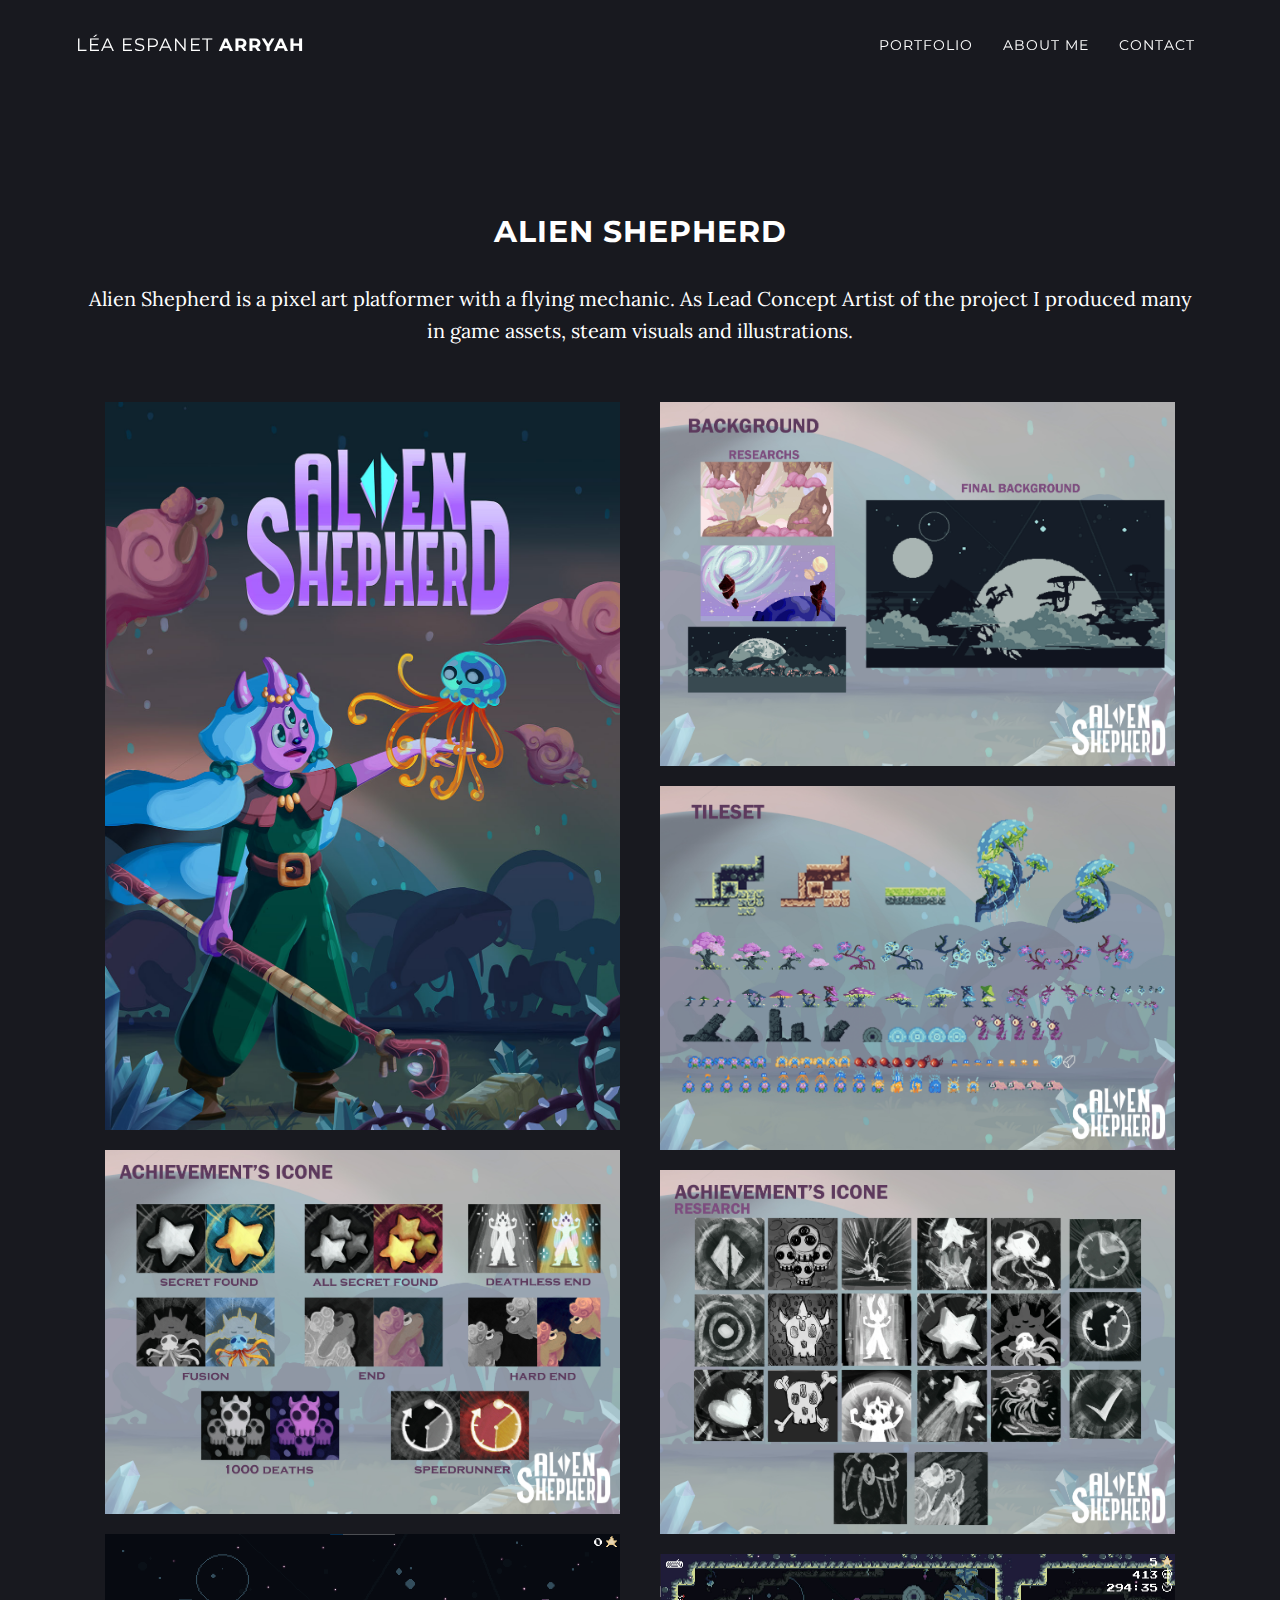
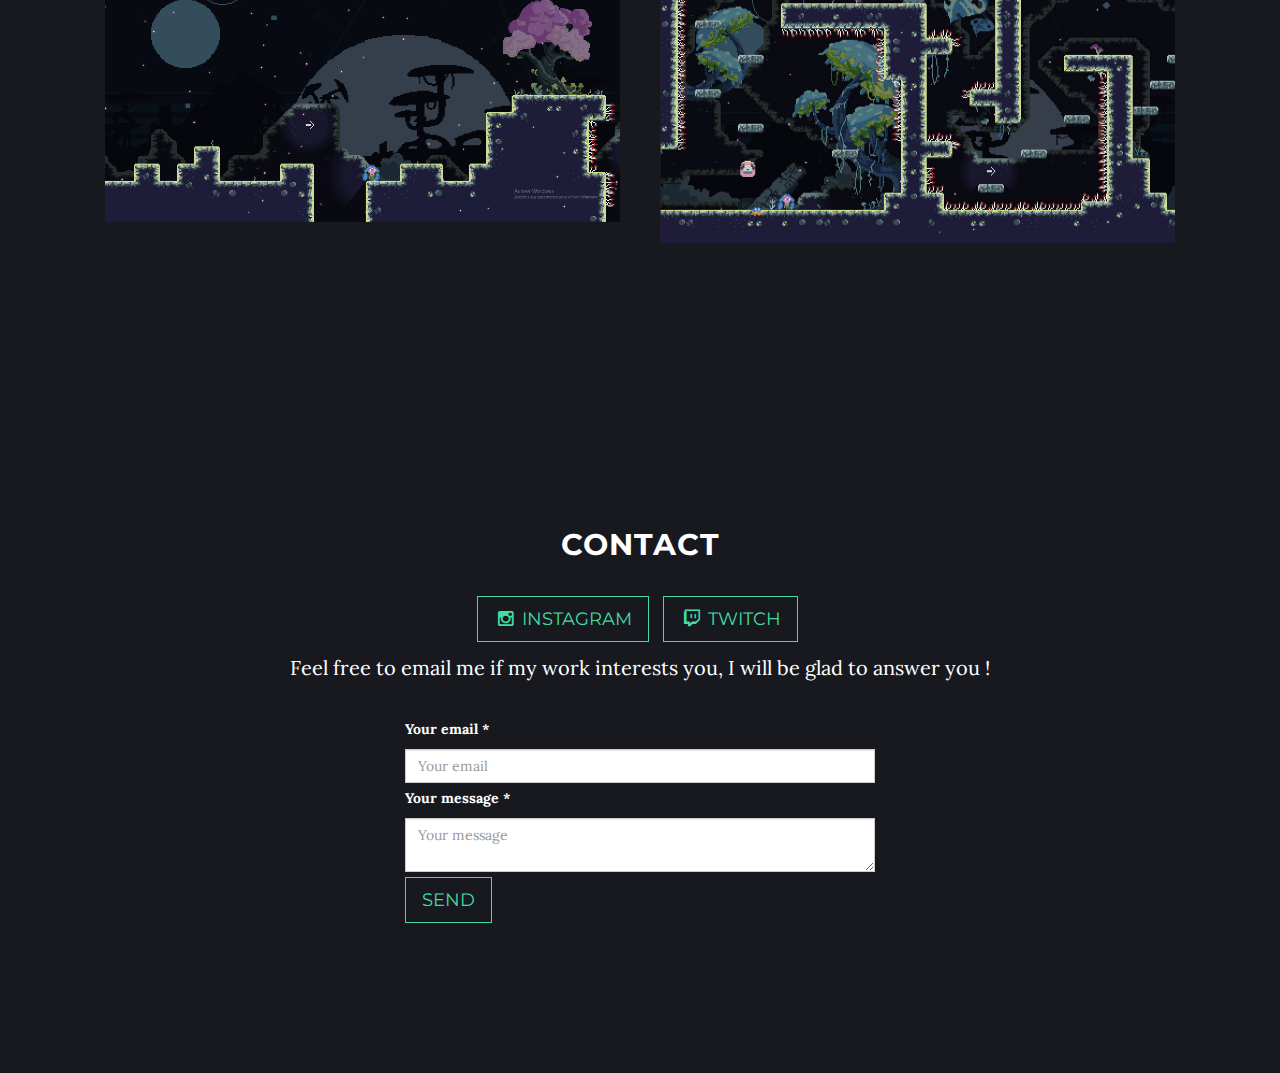
==== alienshepherd.html @ a1675d82 "Category alien shepherd" ====
<!DOCTYPE html>
<html lang="en">

<head>

    <meta charset="utf-8">
    <meta http-equiv="X-UA-Compatible" content="IE=edge">
    <meta name="viewport" content="width=device-width, initial-scale=1">
    <meta name="description" content="">
    <meta name="author" content="">

    <title>Léa Espanet - Arryah - Alien Shepherd </title>

    <!-- Bootstrap Core CSS -->
    <link href="css/bootstrap.min.css" rel="stylesheet">

    <!-- Custom CSS -->
    <link href="css/grayscale.css" rel="stylesheet">

    <!-- Custom Fonts -->
    <link href="font-awesome/css/font-awesome.min.css" rel="stylesheet" type="text/css">
    <link href="http://fonts.googleapis.com/css?family=Lora:400,700,400italic,700italic" rel="stylesheet" type="text/css">
    <link href="http://fonts.googleapis.com/css?family=Montserrat:400,700" rel="stylesheet" type="text/css">

    <!-- HTML5 Shim and Respond.js IE8 support of HTML5 elements and media queries -->
    <!-- WARNING: Respond.js doesn't work if you view the page via file:// -->
    <!--[if lt IE 9]>
        <script src="https://oss.maxcdn.com/libs/html5shiv/3.7.0/html5shiv.js"></script>
        <script src="https://oss.maxcdn.com/libs/respond.js/1.4.2/respond.min.js"></script>
    <![endif]-->

</head>

<body id="page-top" data-spy="scroll" data-target=".navbar-fixed-top">

    <!-- Navigation -->
    <nav class="navbar navbar-custom navbar-fixed-top" role="navigation">
        <div class="container">
            <div class="navbar-header">
                <button type="button" class="navbar-toggle" data-toggle="collapse" data-target=".navbar-main-collapse">
                    <i class="fa fa-bars"></i>
                </button>
                <a class="navbar-brand page-scroll" href="index.html">
                    <i class="fa fa-"></i> <span class="light">Léa Espanet</span> Arryah
                </a>
            </div>

            <!-- Collect the nav links, forms, and other content for toggling -->
            <div class="collapse navbar-collapse navbar-right navbar-main-collapse">
                <ul class="nav navbar-nav">
                    <!-- Hidden li included to remove active class from about link when scrolled up past about section -->
                    <li class="hidden">
                        <a href="#page-top"></a>
                    </li>
                    <li>
                        <a class="page-scroll" href="index.html#portfolio">Portfolio</a>
                    </li>
                    <li>
                        <a class="page-scroll" href="index.html#about-me">About Me</a>
                    </li>
                    <li>
                        <a class="page-scroll" href="#contact">Contact</a>
                    </li>
                </ul>
            </div>
            <!-- /.navbar-collapse -->
        </div>
        <!-- /.container -->
    </nav>

    <!-- Portfolio Section -->
    <section id="portfolio" class="content-section text-center">
        <div class="portfolio-section">
            <div class="container">
                <div class="col-lg-12">
                    <h2>Alien Shepherd</h2>
                    <p class="intro-text">Alien Shepherd is a pixel art platformer with a flying mechanic. As Lead Concept Artist of the project I produced many in game assets, steam visuals and illustrations.   </p>
                    <div class="grid">
                        <div class="half-column">
                            <img src="img/Alien.jpg">
                            <img src="img/as3.jpg">
                            <img src="img/ascapture1.png">
                        </div>
                        <div class="half-column">
                            <img src="img/as1.jpg">
                            <img src="img/as2.jpg">
                            <img src="img/as4.jpg">
                            <img src="img/ascapture2.jpg">
                        </div>
                    </div>
                </div>
    </section>

    <!-- Contact Section -->
    <section id="contact" class="container content-section text-center">
        <div class="row">
            <div class="col-lg-8 col-lg-offset-2">
                <h2>Contact</h2>
                <ul class="list-inline banner-social-buttons">
                    <li>
                        <a href="https://instagram.com/arryah_art/" class="btn btn-default btn-lg"><i class="fa fa-instagram fa-fw"></i> <span class="network-name">Instagram</span></a>
                    </li>
                    <li>
                        <a href="https://www.twitch.tv/arryah_" class="btn btn-default btn-lg"><i class="fa fa-twitch fa-fw"></i> <span class="network-name">Twitch</span></a>
                    </li>
                </ul>
                <p>Feel free to email me if my work interests you, I will be glad to answer you ! </p>



                <div class="col-lg-8 col-lg-offset-2">
                    <form action="https://formspree.io/f/mjvjywqn" method="POST">

                        <label for="email">Your email *</label>
                        <div class="input-group mb-3">
                            <input type="email" name="_replyto" class="form-control" id="email" placeholder="Your email">
                        </div>

                        <label for="message">Your message *</label>
                        <div class="input-group">
                            <textarea name="message" id="message" class="form-control" placeholder="Your message"></textarea>
                        </div>

                        <!-- your other form fields go here -->

                        <button type="submit" class="btn btn-default btn-lg">Send</button>
                    </form>
                </div>
            </div>
        </div>
    </section>

    <div class="modal fade" id="imagemodal" tabindex="-1" role="dialog" aria-labelledby="myModalLabel" aria-hidden="true">
        <div class="modal-dialog imagepreview-modal">
            <div class="modal-content">
                <div class="modal-body">
                    <img src="" class="imagepreview" style="width: 100%;">
                </div>
            </div>
        </div>
    </div>


    <!-- Footer -->
    <footer>
        <div class="container text-center">
            <p></p>
        </div>
    </footer>

    <!-- jQuery -->
    <script src="js/jquery.js"></script>

    <!-- Bootstrap Core JavaScript -->
    <script src="js/bootstrap.min.js"></script>

    <!-- Plugin JavaScript -->
    <script src="js/jquery.easing.min.js"></script>

    <!-- Custom Theme JavaScript -->
    <script src="js/grayscale.js"></script>
</body>

</html>
---- css/grayscale.css ----
/*!
 * Start Bootstrap - Grayscale Bootstrap Theme (http://startbootstrap.com)
 * Code licensed under the Apache License v2.0.
 * For details, see http://www.apache.org/licenses/LICENSE-2.0.
 */

body {
    width: 100%;
    height: 100%;
    font-family: Lora, "Helvetica Neue", Helvetica, Arial, sans-serif;
    color: #fff;
    background-color: #18191F;
}

html {
    width: 100%;
    height: 100%;
}

h1,
h2,
h3,
h4,
h5,
h6 {
    margin: 0 0 35px;
    text-transform: uppercase;
    font-family: Montserrat, "Helvetica Neue", Helvetica, Arial, sans-serif;
    font-weight: 700;
    letter-spacing: 1px;
}

p {
    margin: 0 0 25px;
    font-size: 18px;
    line-height: 1.5;
}

@media(min-width:768px) {
    p {
        margin: 0 0 35px;
        font-size: 20px;
        line-height: 1.6;
    }
}

a {
    color: #42dca3;
    -webkit-transition: all .2s ease-in-out;
    -moz-transition: all .2s ease-in-out;
    transition: all .2s ease-in-out;
}

a:hover,
a:focus {
    text-decoration: none;
    color: #1d9b6c;
}

.light {
    font-weight: 400;
}

.navbar-custom {
    margin-bottom: 0;
    border-bottom: 1px solid rgba(255, 255, 255, .3);
    text-transform: uppercase;
    font-family: Montserrat, "Helvetica Neue", Helvetica, Arial, sans-serif;
    background-color: #000;
}

.navbar-custom .navbar-brand {
    font-weight: 700;
}

.navbar-custom .navbar-brand:focus {
    outline: 0;
}

.navbar-custom .navbar-brand .navbar-toggle {
    padding: 4px 6px;
    font-size: 16px;
    color: #fff;
}

.navbar-custom .navbar-brand .navbar-toggle:focus,
.navbar-custom .navbar-brand .navbar-toggle:active {
    outline: 0;
}

.navbar-custom a {
    color: #fff;
}

.navbar-custom .nav li a {
    -webkit-transition: background .3s ease-in-out;
    -moz-transition: background .3s ease-in-out;
    transition: background .3s ease-in-out;
}

.navbar-custom .nav li a:hover {
    outline: 0;
    color: rgba(255, 255, 255, .8);
    background-color: transparent;
}

.navbar-custom .nav li a:focus,
.navbar-custom .nav li a:active {
    outline: 0;
    background-color: transparent;
}

.navbar-custom .nav li.active {
    outline: 0;
}

.navbar-custom .nav li.active a {
    background-color: rgba(255, 255, 255, .3);
}

.navbar-custom .nav li.active a:hover {
    color: #fff;
}

@media(min-width:768px) {
    .navbar-custom {
        padding: 20px 0;
        border-bottom: 0;
        letter-spacing: 1px;
        background: 0 0;
        -webkit-transition: background .5s ease-in-out, padding .5s ease-in-out;
        -moz-transition: background .5s ease-in-out, padding .5s ease-in-out;
        transition: background .5s ease-in-out, padding .5s ease-in-out;
    }
    .navbar-custom.top-nav-collapse {
        padding: 0;
        border-bottom: 1px solid rgba(255, 255, 255, .3);
        background: #000;
    }
}

.intro {
    display: table;
    width: 100%;
    height: auto;
    padding: 100px 0;
    text-align: center;
    color: #fff;
    background: url(../img/downloads-bg.jpg) no-repeat bottom center scroll;
    background-color: #000;
    -webkit-background-size: cover;
    -moz-background-size: cover;
    background-size: cover;
    -o-background-size: cover;
}

.intro .intro-body {
    display: table-cell;
    vertical-align: middle;
}

.intro .intro-body .brand-heading {
    font-size: 40px;
}

.intro .intro-body .intro-text {
    font-size: 18px;
}

@media(min-width:768px) {
    .intro {
        height: 100%;
        padding: 0;
    }
    .intro .intro-body .brand-heading {
        font-size: 100px;
    }
    .intro .intro-body .intro-text {
        font-size: 26px;
    }
}

.btn-circle {
    width: 70px;
    height: 70px;
    margin-top: 15px;
    padding: 7px 16px;
    border: 2px solid #fff;
    border-radius: 100%!important;
    font-size: 40px;
    color: #fff;
    background: 0 0;
    -webkit-transition: background .3s ease-in-out;
    -moz-transition: background .3s ease-in-out;
    transition: background .3s ease-in-out;
}

.btn-circle:hover,
.btn-circle:focus {
    outline: 0;
    color: #fff;
    background: rgba(255, 255, 255, .1);
}

.btn-circle i.animated {
    -webkit-transition-property: -webkit-transform;
    -webkit-transition-duration: 1s;
    -moz-transition-property: -moz-transform;
    -moz-transition-duration: 1s;
}

.btn-circle:hover i.animated {
    -webkit-animation-name: pulse;
    -moz-animation-name: pulse;
    -webkit-animation-duration: 1.5s;
    -moz-animation-duration: 1.5s;
    -webkit-animation-iteration-count: infinite;
    -moz-animation-iteration-count: infinite;
    -webkit-animation-timing-function: linear;
    -moz-animation-timing-function: linear;
}

@-webkit-keyframes pulse {
    0 {
        -webkit-transform: scale(1);
        transform: scale(1);
    }
    50% {
        -webkit-transform: scale(1.2);
        transform: scale(1.2);
    }
    100% {
        -webkit-transform: scale(1);
        transform: scale(1);
    }
}

@-moz-keyframes pulse {
    0 {
        -moz-transform: scale(1);
        transform: scale(1);
    }
    50% {
        -moz-transform: scale(1.2);
        transform: scale(1.2);
    }
    100% {
        -moz-transform: scale(1);
        transform: scale(1);
    }
}

.content-section {
    margin-top: 100px;
    padding-top: 50px;
    padding-bottom: 50px;
}

.download-section {
    width: 100%;
    padding: 50px 0;
    color: #fff;
    background: url(../img/downloads-bg.jpg) no-repeat center center scroll;
    background-color: #000;
    -webkit-background-size: cover;
    -moz-background-size: cover;
    background-size: cover;
    -o-background-size: cover;
}

#map {
    width: 100%;
    height: 200px;
    margin-top: 100px;
}

@media(min-width:767px) {
    .content-section {
        margin-top: 165px;
    }
    .download-section {
        padding: 100px 0;
    }
    #map {
        height: 400px;
        margin-top: 250px;
    }
}

.btn {
    border-radius: 0;
    text-transform: uppercase;
    font-family: Montserrat, "Helvetica Neue", Helvetica, Arial, sans-serif;
    font-weight: 400;
    -webkit-transition: all .3s ease-in-out;
    -moz-transition: all .3s ease-in-out;
    transition: all .3s ease-in-out;
}

.btn-default {
    border: 1px solid #42dca3;
    color: #42dca3;
    background-color: transparent;
}

.btn-default:hover,
.btn-default:focus {
    border: 1px solid #42dca3;
    outline: 0;
    color: #000;
    background-color: #42dca3;
}

ul.banner-social-buttons {
    margin-top: 0;
}

@media(max-width:1199px) {
    ul.banner-social-buttons {
        margin-top: 15px;
    }
}

@media(max-width:767px) {
    ul.banner-social-buttons li {
        display: block;
        margin-bottom: 20px;
        padding: 0;
    }
    ul.banner-social-buttons li:last-child {
        margin-bottom: 0;
    }
}

footer {
    padding: 50px 0;
}

footer p {
    margin: 0;
}

::-moz-selection {
    text-shadow: none;
    background: #fcfcfc;
    background: rgba(255, 255, 255, .2);
}

::selection {
    text-shadow: none;
    background: #fcfcfc;
    background: rgba(255, 255, 255, .2);
}

img::selection {
    background: 0 0;
}

img::-moz-selection {
    background: 0 0;
}

body {
    webkit-tap-highlight-color: rgba(255, 255, 255, .2);
}

.grid {
    display: flex;
    flex-wrap: wrap;
}

.third-column {
    flex: 33%;
    padding: 10px;
}

.half-column {
    flex: 33%;
    padding: 10px;
}

.grid img {
    width: 100%;
    padding: 10px;
}

.grid .category-block img {
    filter: brightness(35%);
    height: 7em;
    object-fit: cover;
    transition: filter 1s ease-out;
}

.grid .category-block img:hover {
    filter: brightness(0%);
}

.grid .category-block {
    position: relative;
}

.grid .category-block p {
    position: absolute;
    top: 28%;
    left: 32px;
    /*text-shadow: 2px 0 0 #000, -2px 0 0 #000, 0 2px 0 #000, 0 -2px 0 #000, 1px 1px #000, -1px -1px 0 #000, 1px -1px 0 #000, -1px 1px 0 #000;*/
    font-size: 1.8em;
    text-transform: uppercase;
    font-family: Montserrat, "Helvetica Neue", Helvetica, Arial, sans-serif;
    font-weight: 500;
    letter-spacing: 1px;
}

.grid img:hover {
    cursor: pointer;
}

.imagepreview-modal {
    width: 50%;
}

.imagepreview-modal .modal-body {
    padding: 0;
}

.input-group {
    width: 100%;
    padding: 5px 0;
}

form button {
    padding: 5px 0;
}

form {
    text-align: left;
}

.black-bg {
    background-color: black;
}
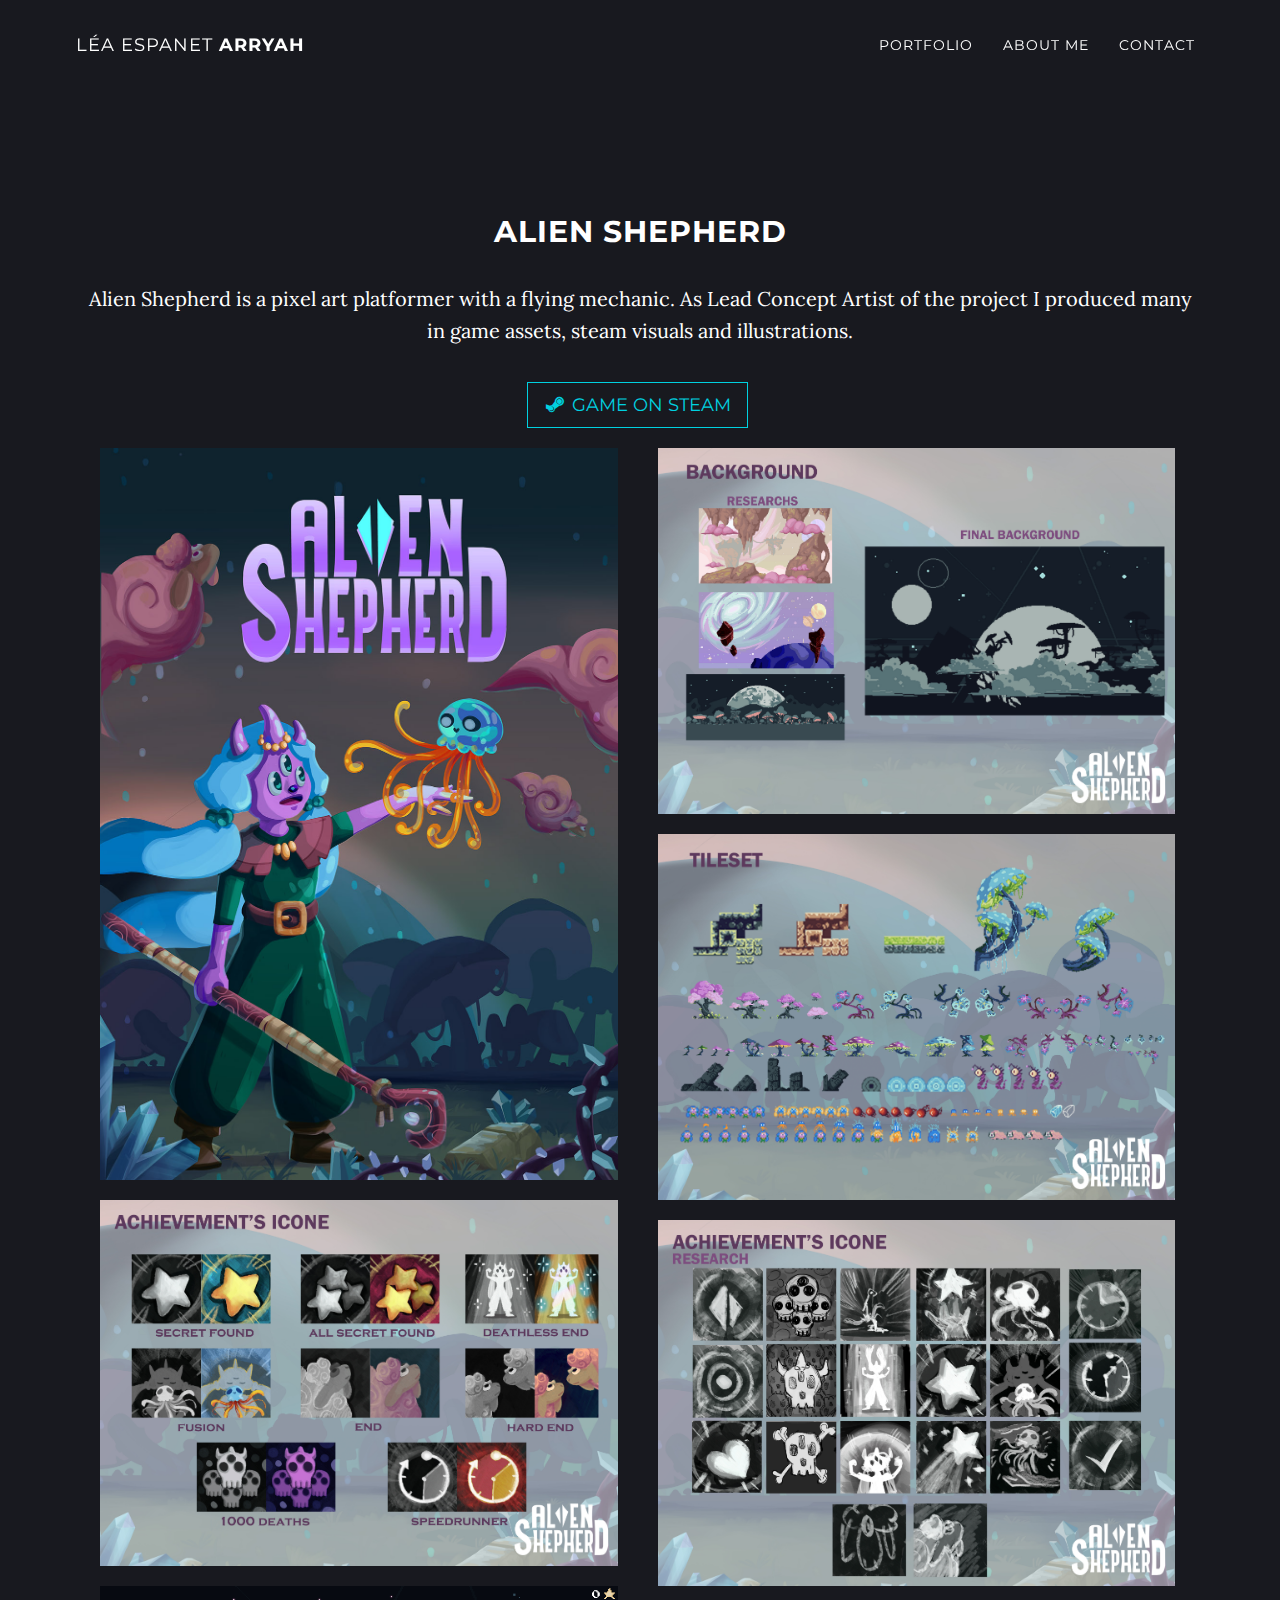
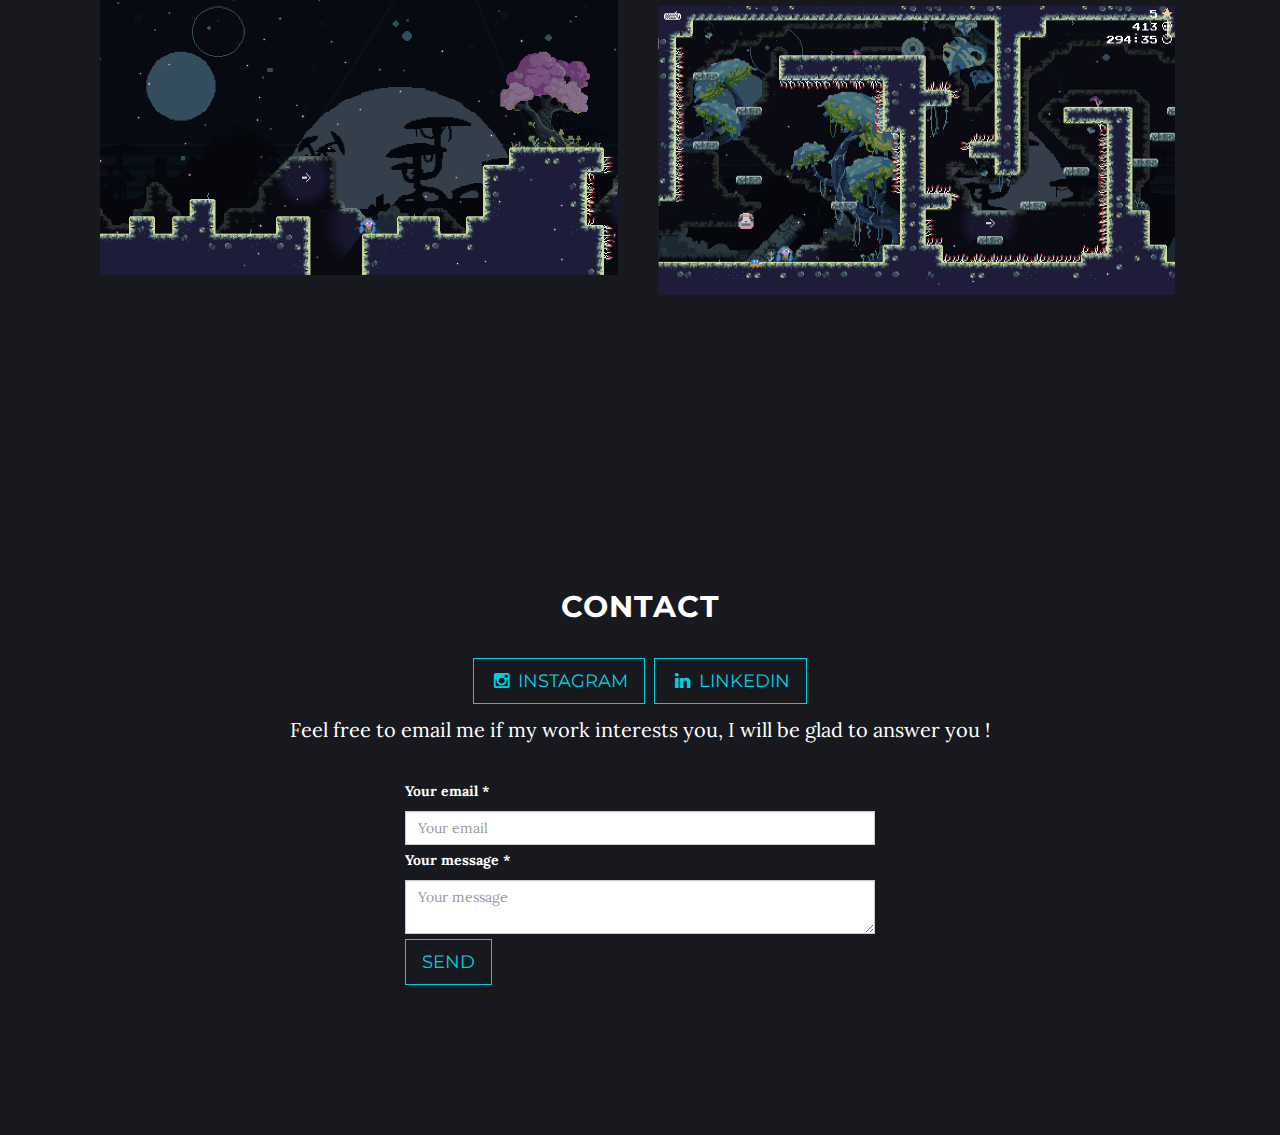
==== commit 8e0a7e56: "linkedin+enlever twitch" ====
--- a/alienshepherd.html
+++ b/alienshepherd.html
@@ -75,7 +75,11 @@
                 <div class="col-lg-12">
                     <h2>Alien Shepherd</h2>
                     <p class="intro-text">Alien Shepherd is a pixel art platformer with a flying mechanic. As Lead Concept Artist of the project I produced many in game assets, steam visuals and illustrations.   </p>
-                    <div class="grid">
+                    <ul class="list-inline banner-social-buttons">
+                        <li>
+                            <a href="https://store.steampowered.com/app/1808820/Alien_Shepherd/" class="btn btn-default btn-lg"><i class="fa fa-steam fa-fw"></i> <span class="network-name">Game on steam</span></a>
+                        </li>
+                        <div class="grid">
                         <div class="half-column">
                             <img src="img/Alien.jpg">
                             <img src="img/as3.jpg">
@@ -100,9 +104,9 @@
                     <li>
                         <a href="https://instagram.com/arryah_art/" class="btn btn-default btn-lg"><i class="fa fa-instagram fa-fw"></i> <span class="network-name">Instagram</span></a>
                     </li>
-                    <li>
-                        <a href="https://www.twitch.tv/arryah_" class="btn btn-default btn-lg"><i class="fa fa-twitch fa-fw"></i> <span class="network-name">Twitch</span></a>
                     </li>
+                        <a href="https://www.linkedin.com/in/l%C3%A9a-espanet-331bb122b/?originalSubdomain=fr" class="btn btn-default btn-lg"><i class="fa fa-linkedin fa-fw"></i> <span class="network-name">Linkedin</span></a>
+                   </li> 
                 </ul>
                 <p>Feel free to email me if my work interests you, I will be glad to answer you ! </p>
 
--- a/css/grayscale.css
+++ b/css/grayscale.css
@@ -45,7 +45,7 @@
 }
 
 a {
-    color: #42dca3;
+    color: #00d1e0;
     -webkit-transition: all .2s ease-in-out;
     -moz-transition: all .2s ease-in-out;
     transition: all .2s ease-in-out;
@@ -54,7 +54,7 @@
 a:hover,
 a:focus {
     text-decoration: none;
-    color: #1d9b6c;
+    color: #01b0bd;
 }
 
 .light {
@@ -298,17 +298,17 @@
 }
 
 .btn-default {
-    border: 1px solid #42dca3;
-    color: #42dca3;
+    border: 1px solid #00d1e0;
+    color: #00d1e0;
     background-color: transparent;
 }
 
 .btn-default:hover,
 .btn-default:focus {
-    border: 1px solid #42dca3;
+    border: 1px solid #00d1e0;
     outline: 0;
     color: #000;
-    background-color: #42dca3;
+    background-color: #00d1e0;
 }
 
 ul.banner-social-buttons {
@@ -370,15 +370,18 @@
 }
 
 .third-column {
-    flex: 33%;
+    flex: 100%;
     padding: 10px;
 }
 
 .half-column {
-    flex: 33%;
+    flex: 50%;
     padding: 10px;
 }
-
+img {max-width: 100%;}
+.img-legend {font-size: 13px;
+    font-family: Montserrat, "Helvetica Neue", Helvetica, Arial, sans-serif;
+}
 .grid img {
     width: 100%;
     padding: 10px;
@@ -438,4 +441,5 @@
 
 .black-bg {
     background-color: black;
-}+}
+
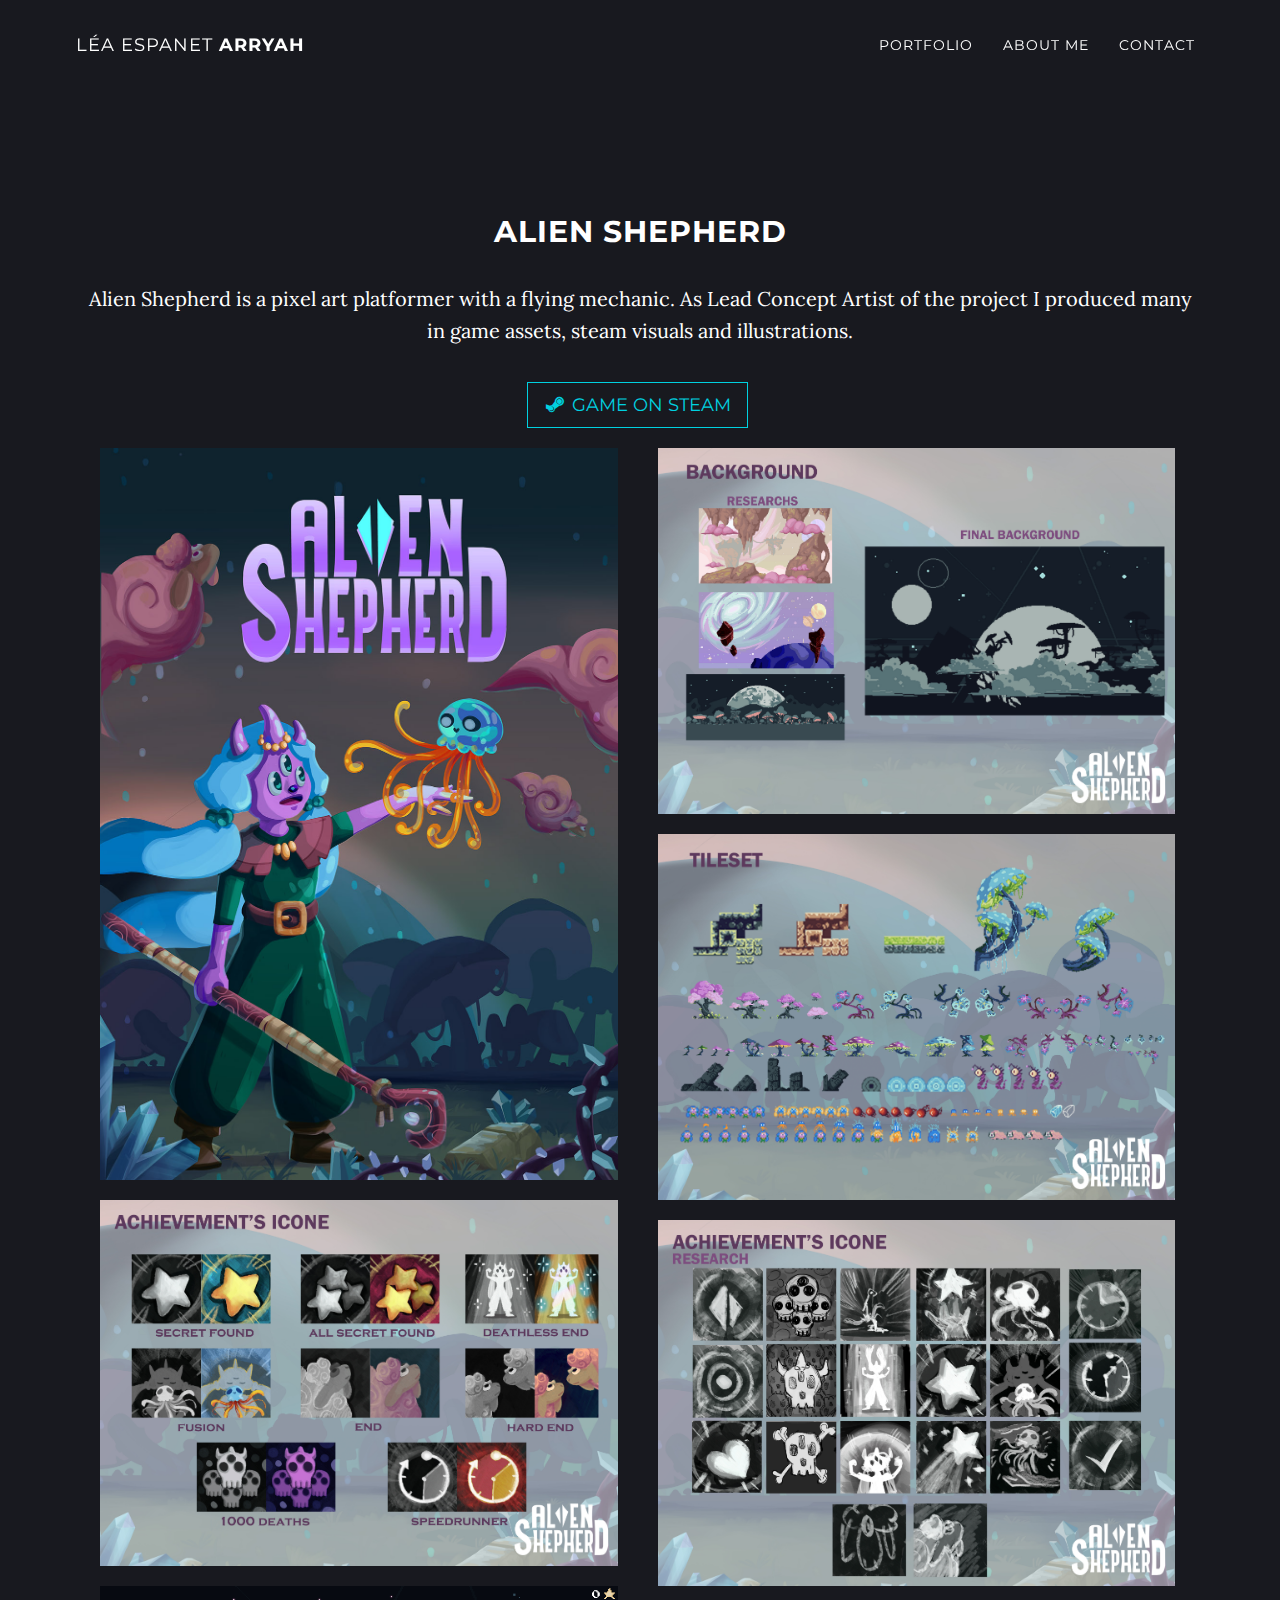
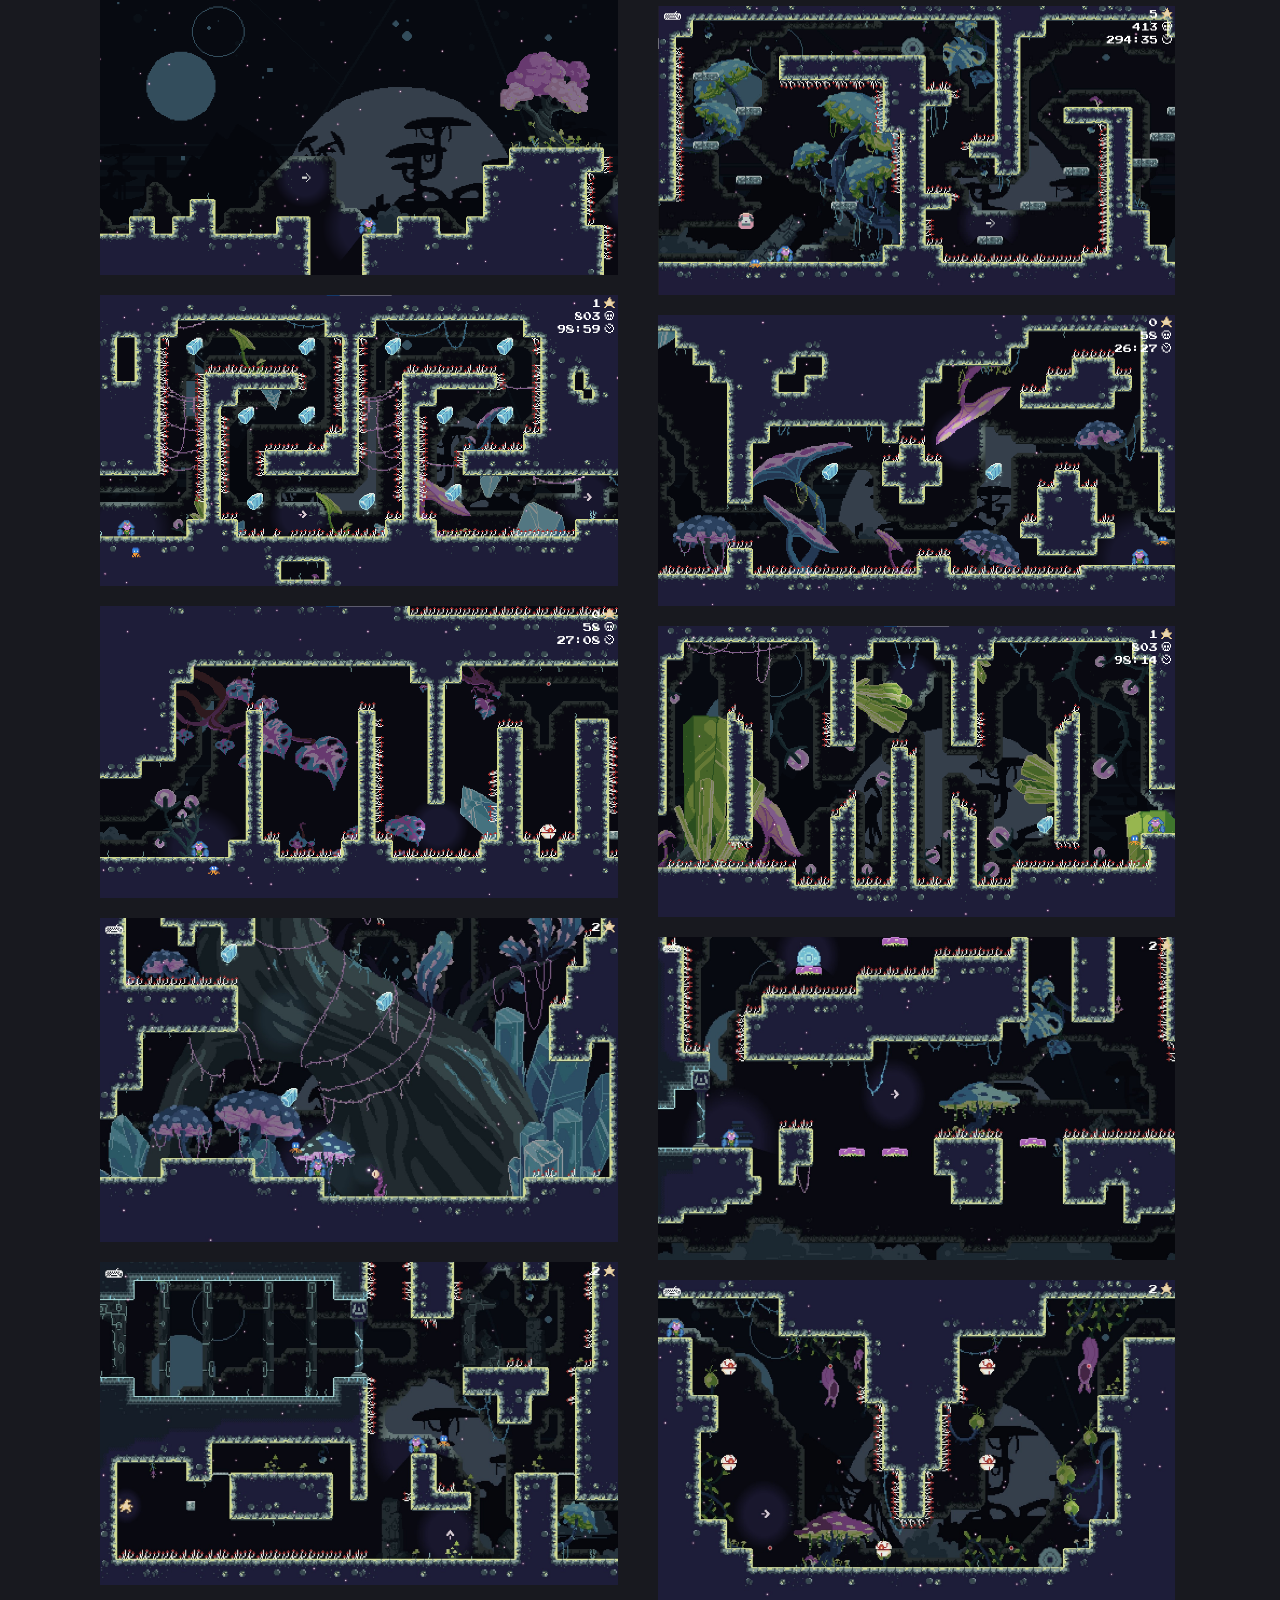
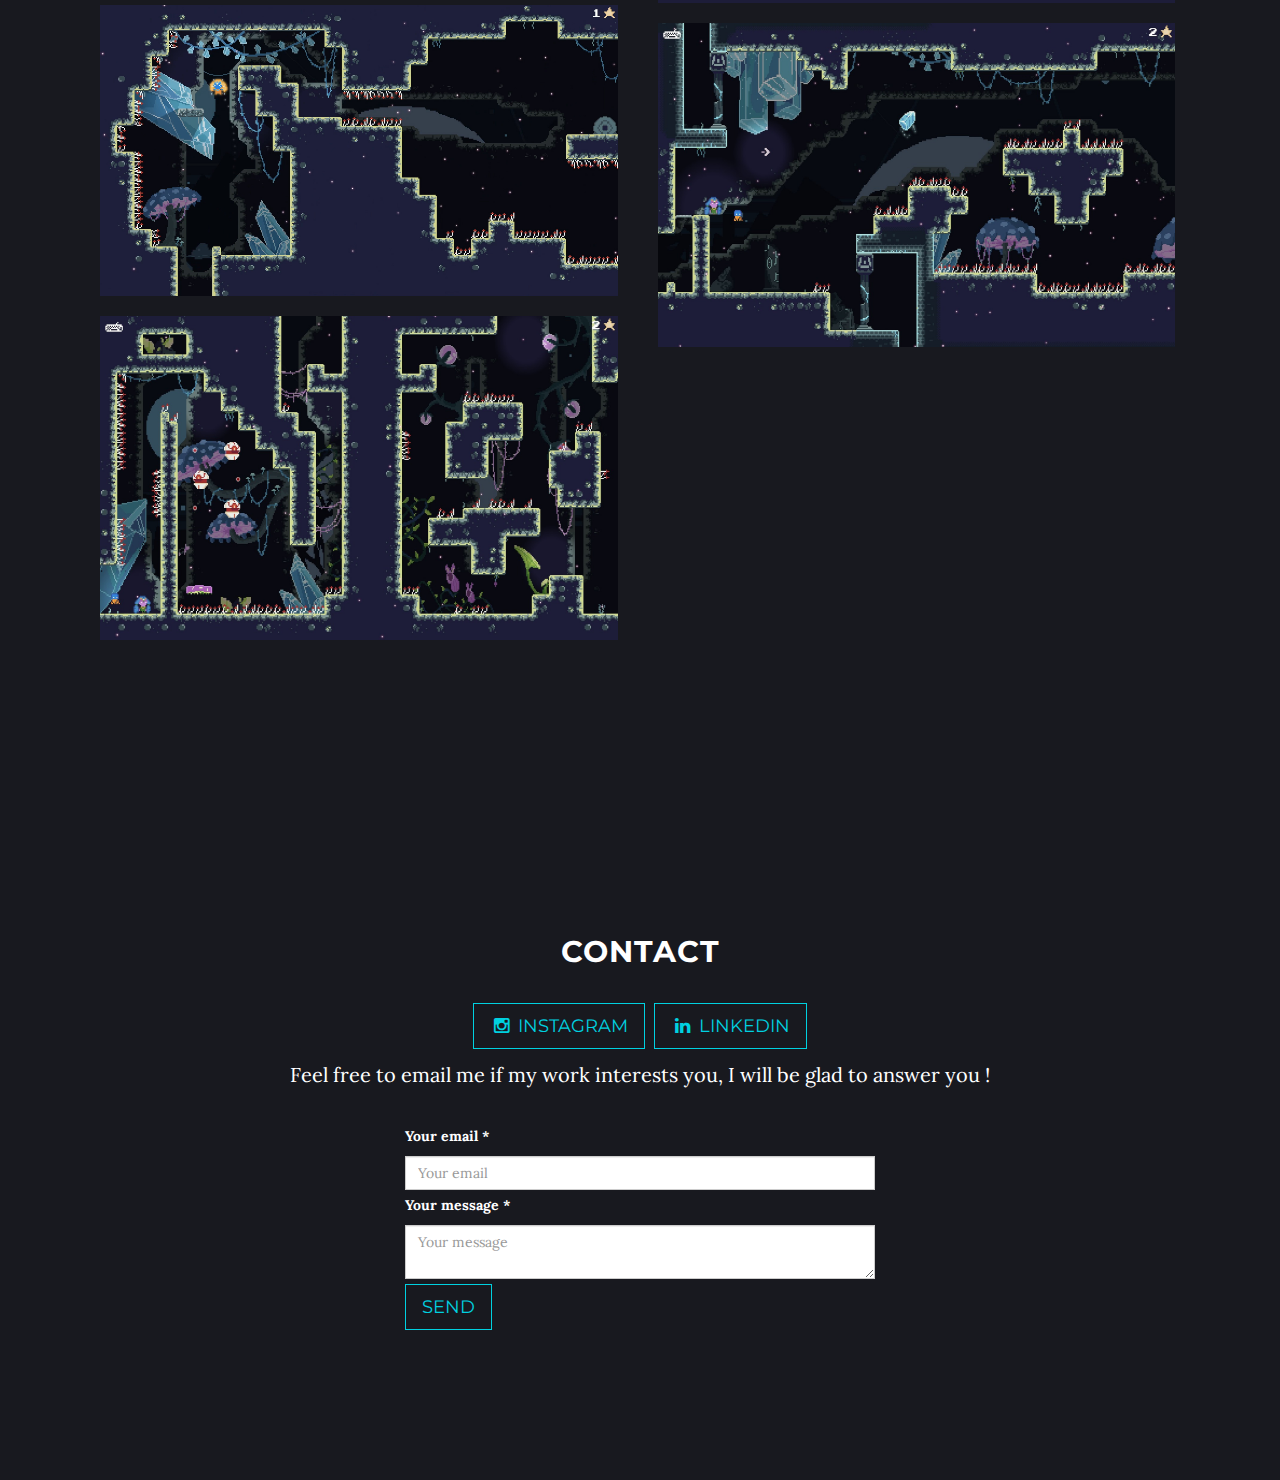
==== commit e4da03bd: "as update" ====
--- a/alienshepherd.html
+++ b/alienshepherd.html
@@ -84,12 +84,23 @@
                             <img src="img/Alien.jpg">
                             <img src="img/as3.jpg">
                             <img src="img/ascapture1.png">
+                            <img src="img/ascapture4.png">
+                            <img src="img/ascapture6.png">
+                            <img src="img/ascapture7.jpg">
+                            <img src="img/as5.jpg">
+                            <img src="img/as6.jpg">
+                            <img src="img/as7.jpg">
                         </div>
                         <div class="half-column">
                             <img src="img/as1.jpg">
                             <img src="img/as2.jpg">
                             <img src="img/as4.jpg">
                             <img src="img/ascapture2.jpg">
+                            <img src="img/ascapture3.png">
+                            <img src="img/ascapture5.png">
+                            <img src="img/ascapture8.jpg">
+                            <img src="img/ascapture9jpg.jpg">
+                            <img src="img/as8.jpg">
                         </div>
                     </div>
                 </div>
--- a/css/grayscale.css
+++ b/css/grayscale.css
@@ -370,7 +370,7 @@
 }
 
 .third-column {
-    flex: 100%;
+    flex: 170%;
     padding: 10px;
 }
 
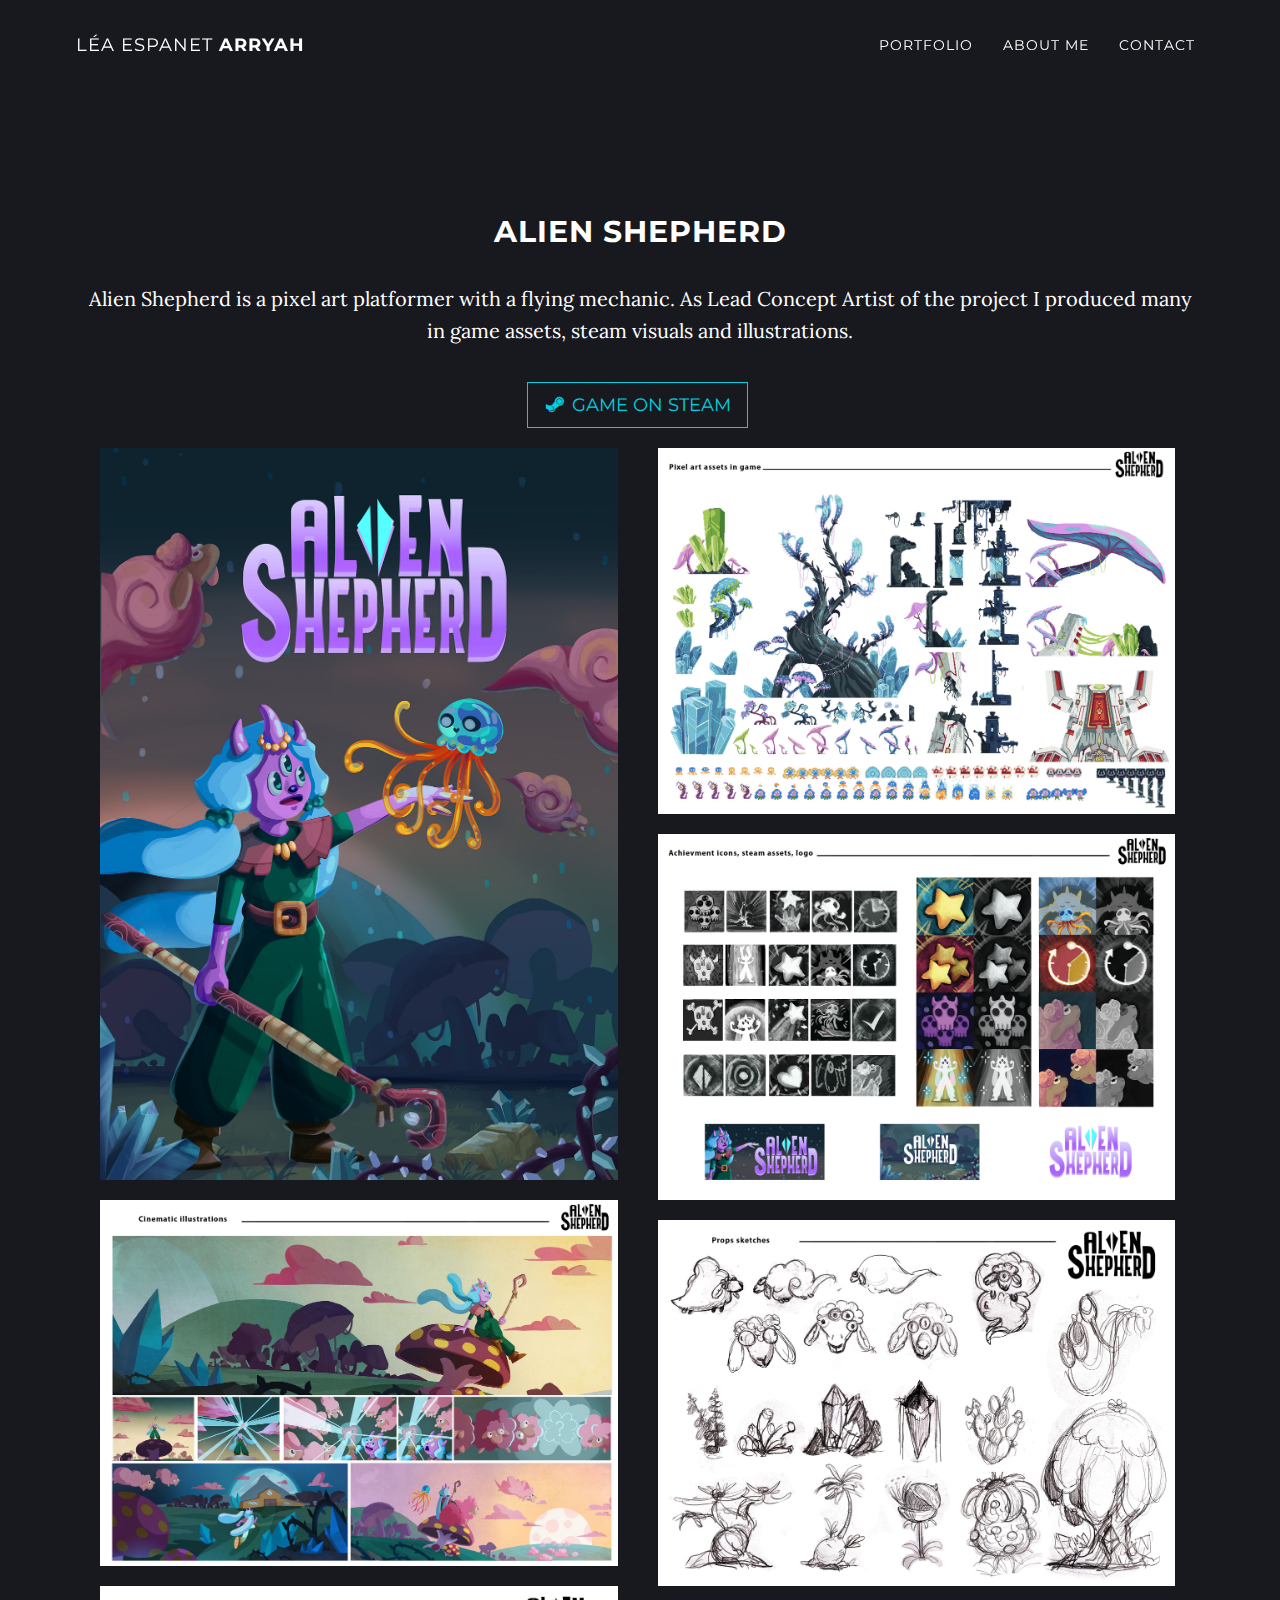
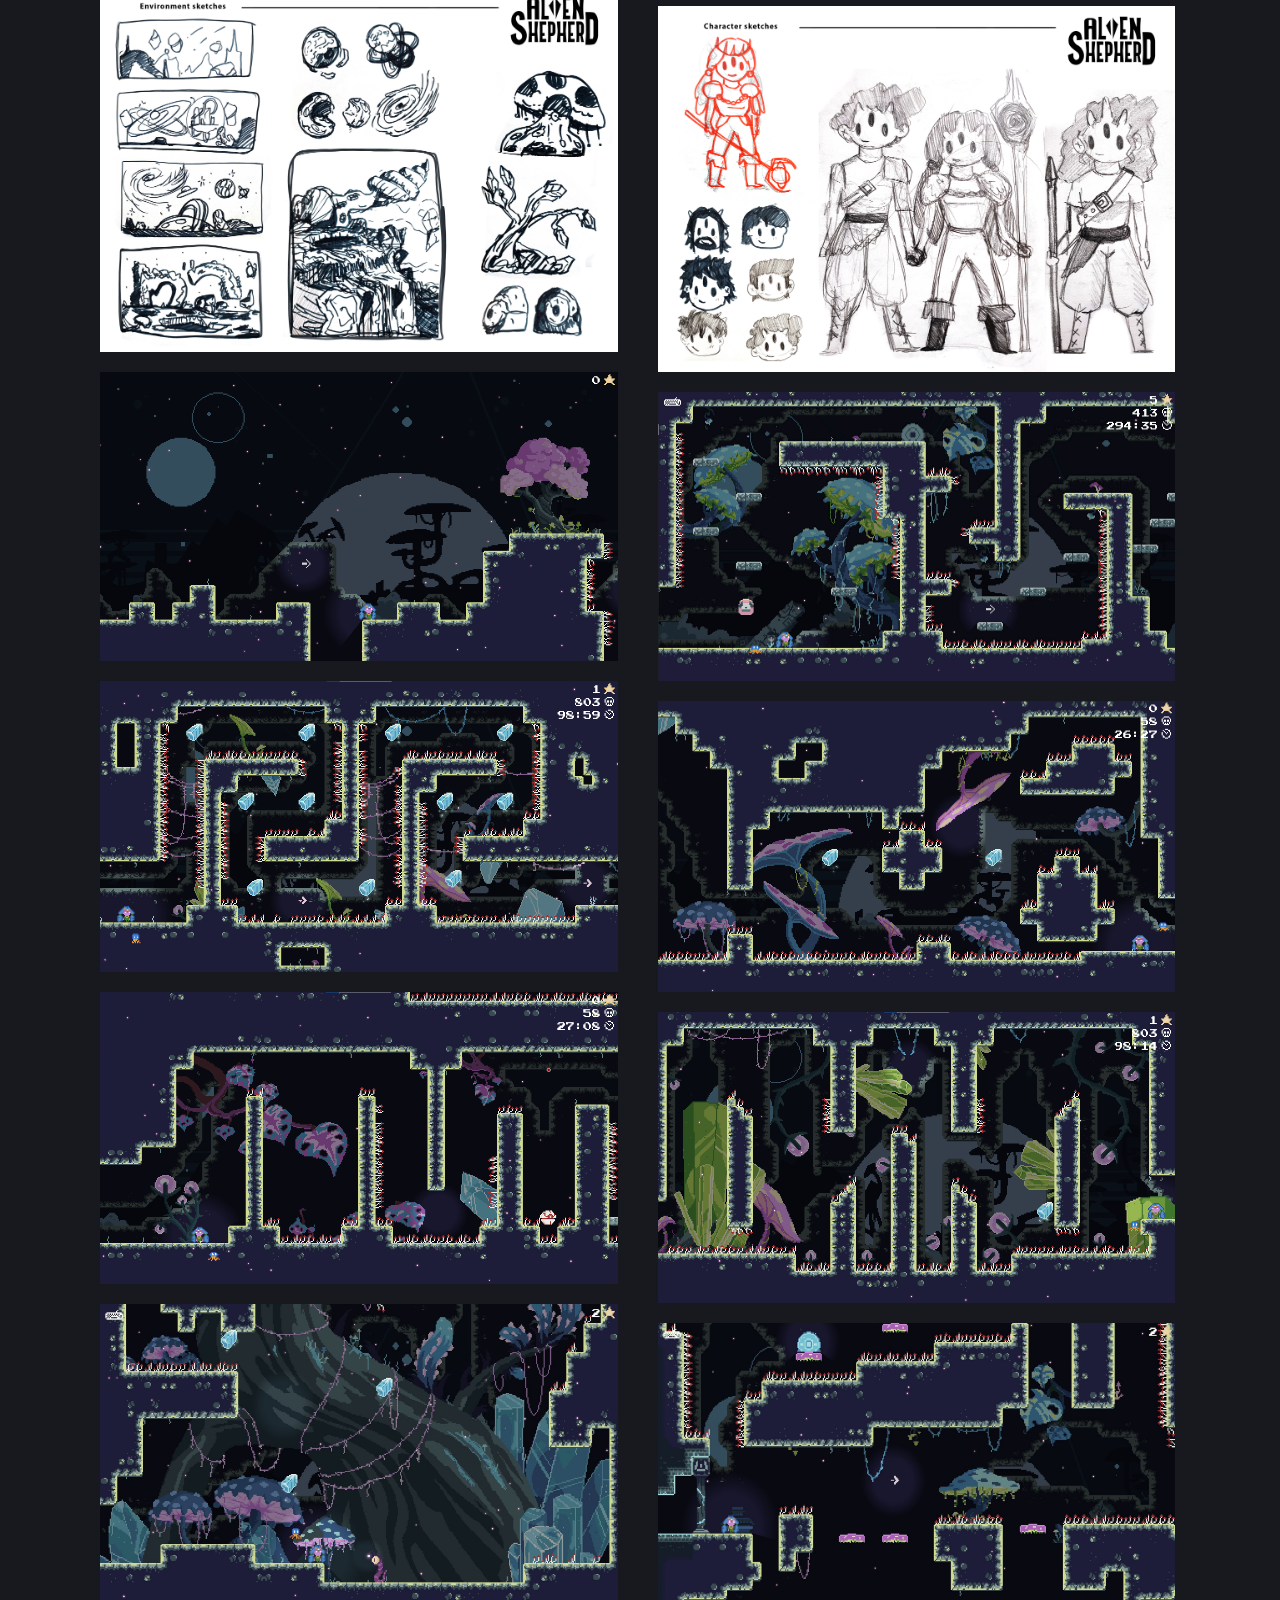
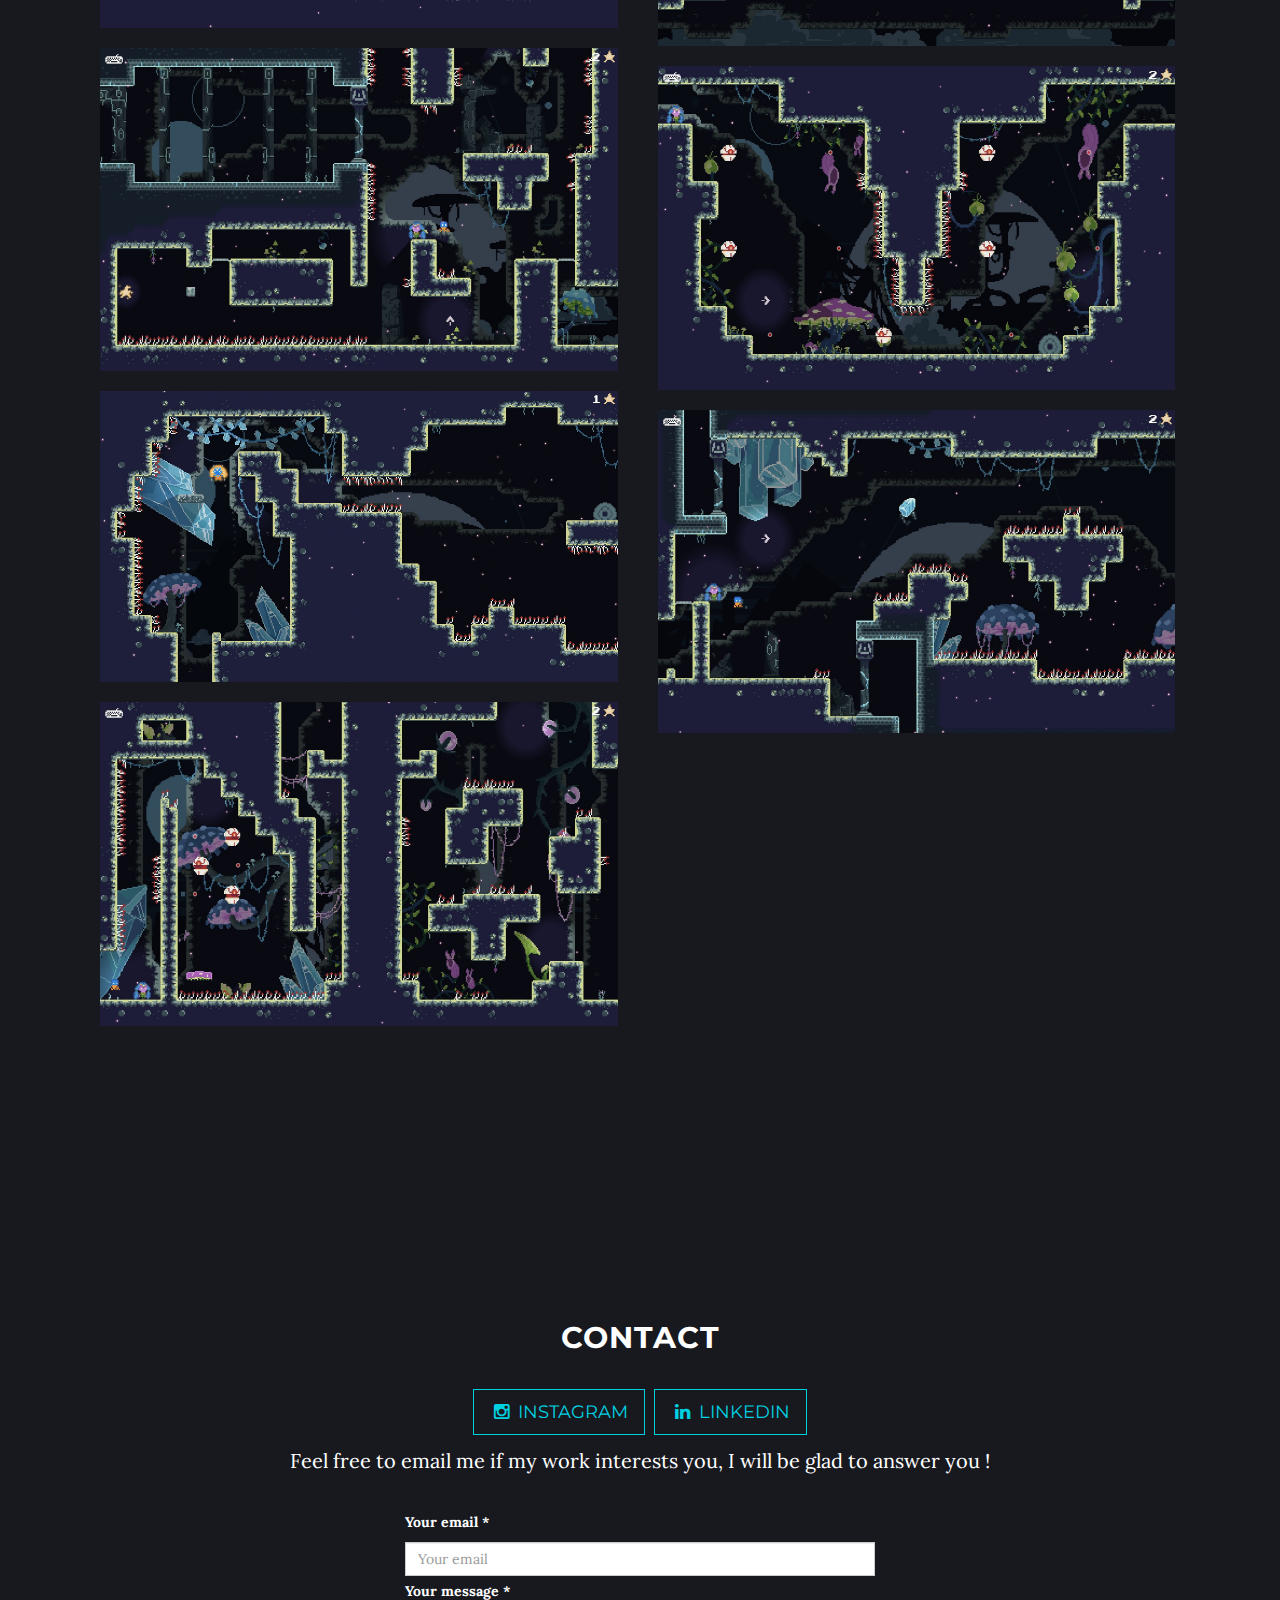
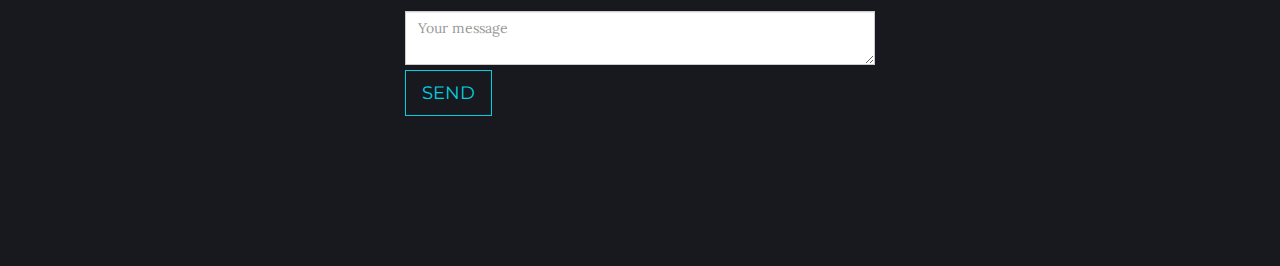
==== commit 7fabdae9: "update" ====
--- a/alienshepherd.html
+++ b/alienshepherd.html
@@ -82,7 +82,8 @@
                         <div class="grid">
                         <div class="half-column">
                             <img src="img/Alien.jpg">
-                            <img src="img/as3.jpg">
+                            <img src="img/AS_6.jpg">
+                            <img src="img/AS_3.jpg">
                             <img src="img/ascapture1.png">
                             <img src="img/ascapture4.png">
                             <img src="img/ascapture6.png">
@@ -92,9 +93,10 @@
                             <img src="img/as7.jpg">
                         </div>
                         <div class="half-column">
-                            <img src="img/as1.jpg">
-                            <img src="img/as2.jpg">
-                            <img src="img/as4.jpg">
+                            <img src="img/AS_1.jpg">
+                            <img src="img/AS_2.jpg">
+                            <img src="img/AS_4.jpg">
+                            <img src="img/AS_5.jpg">
                             <img src="img/ascapture2.jpg">
                             <img src="img/ascapture3.png">
                             <img src="img/ascapture5.png">
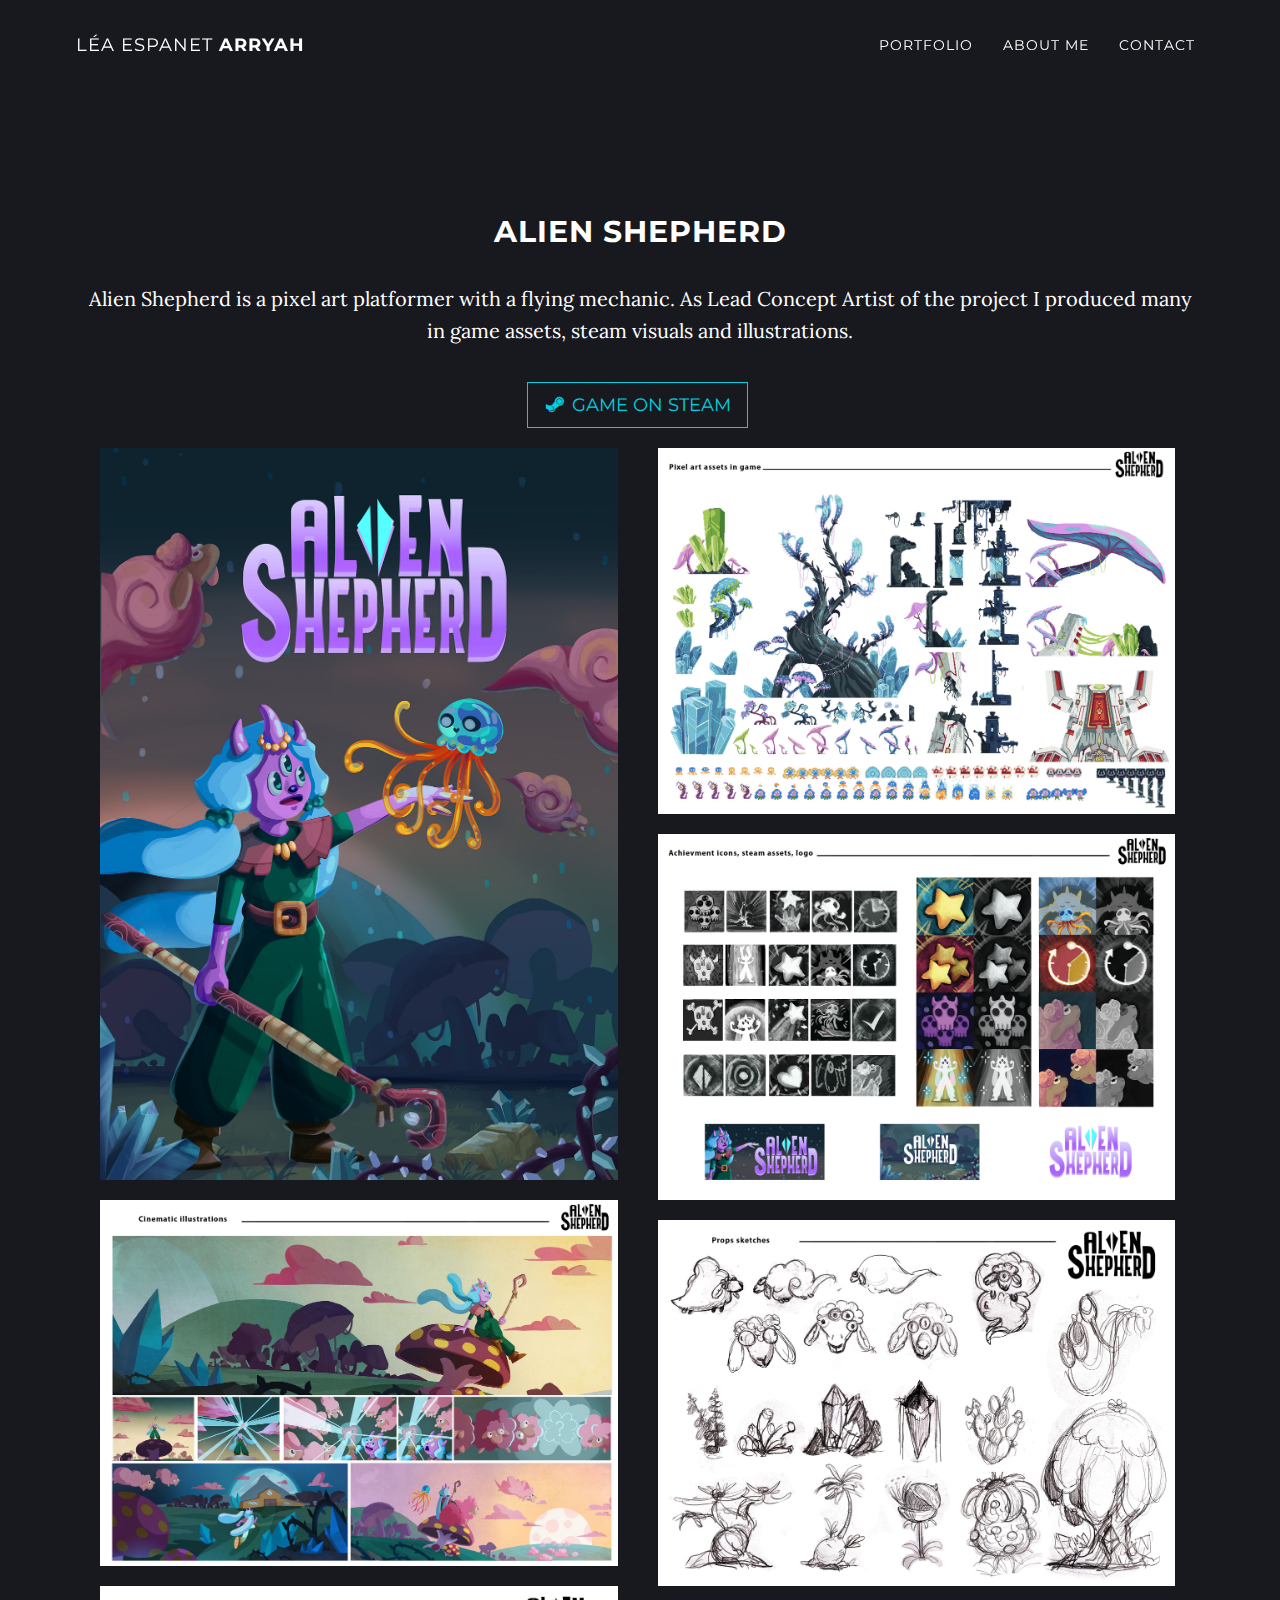
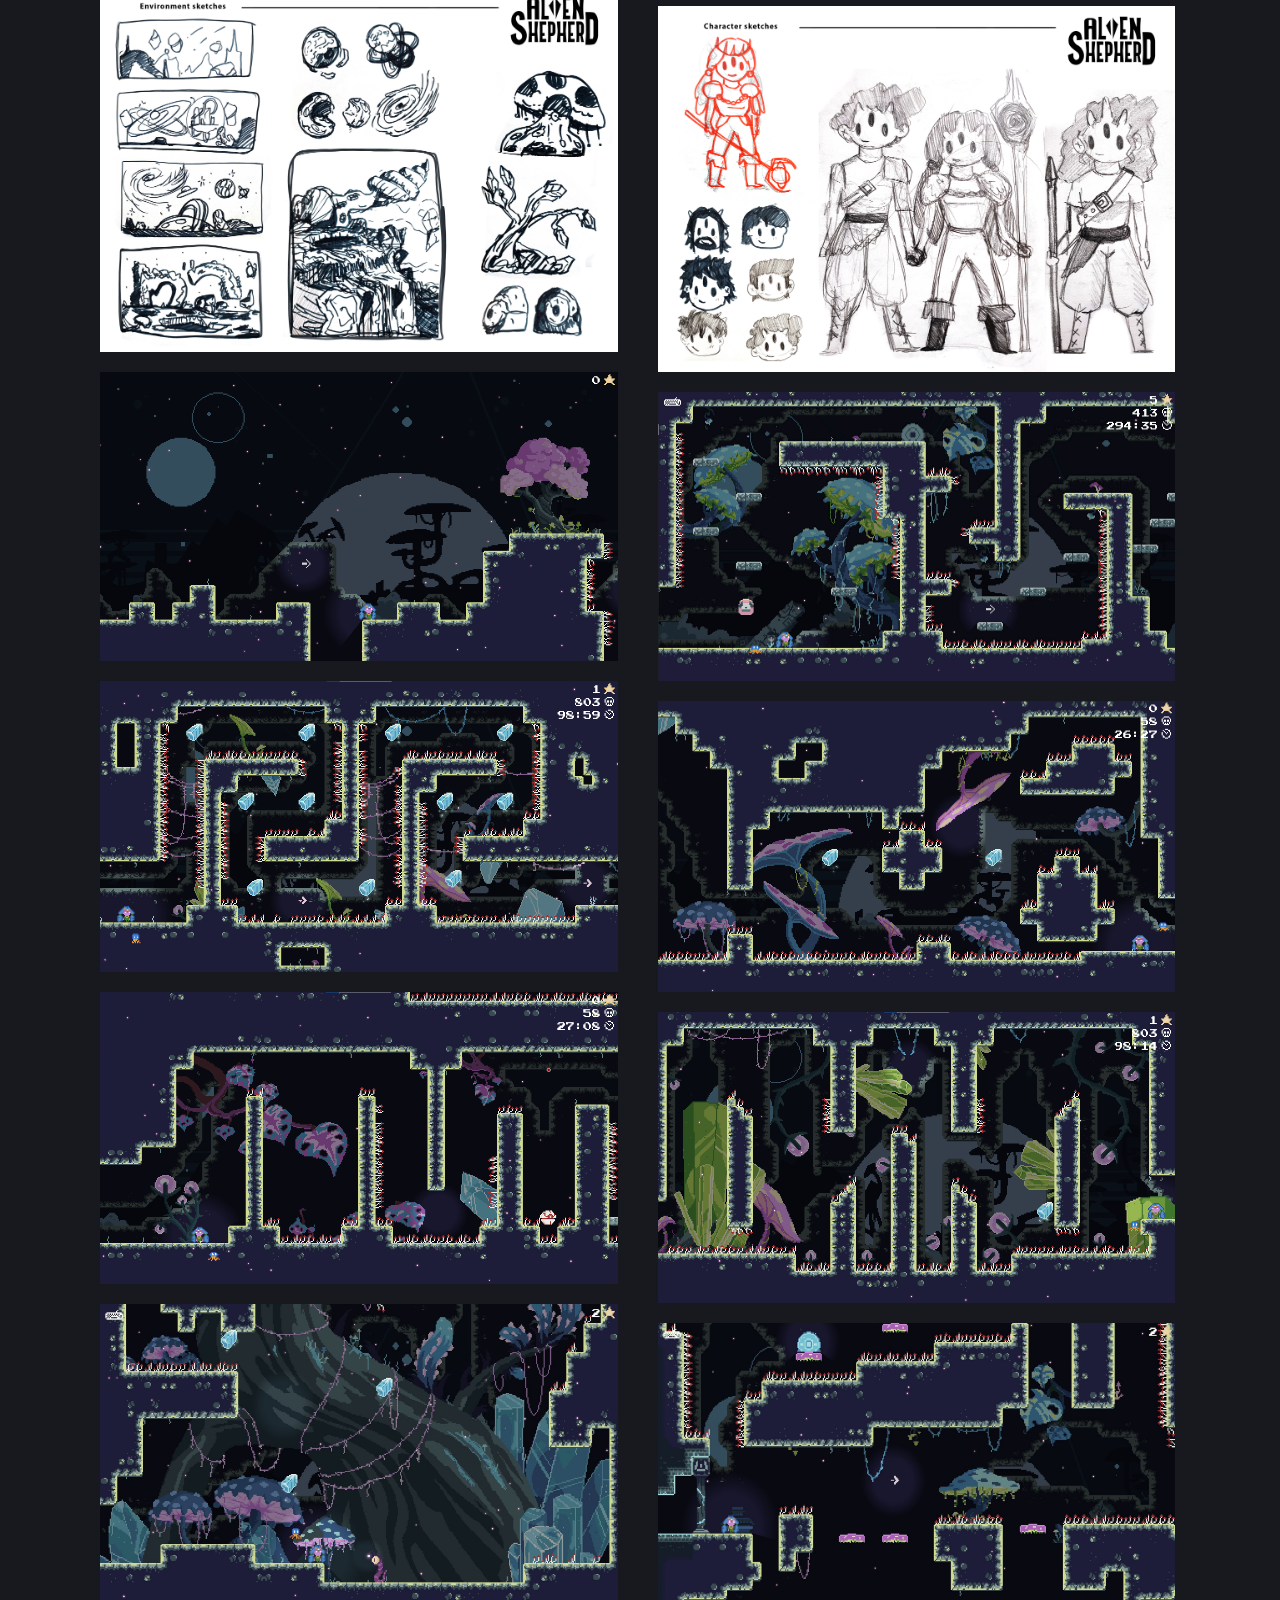
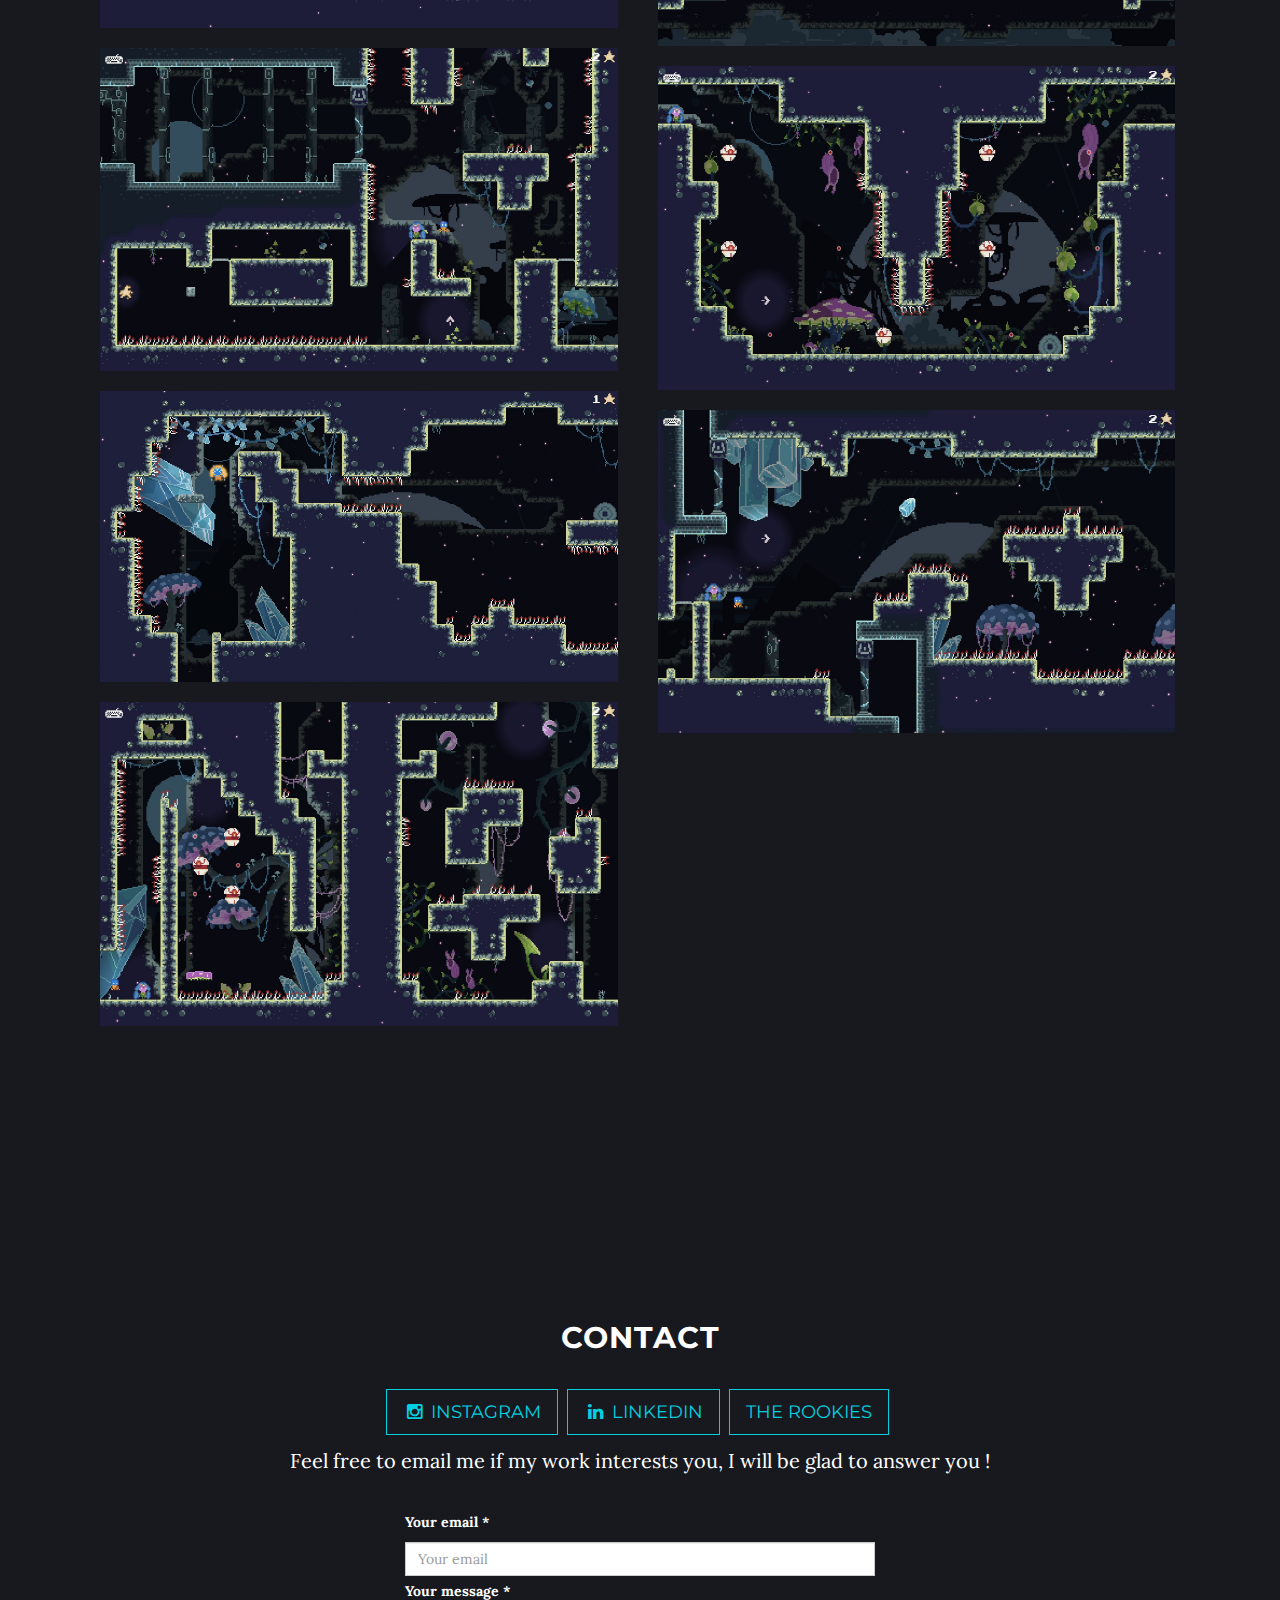
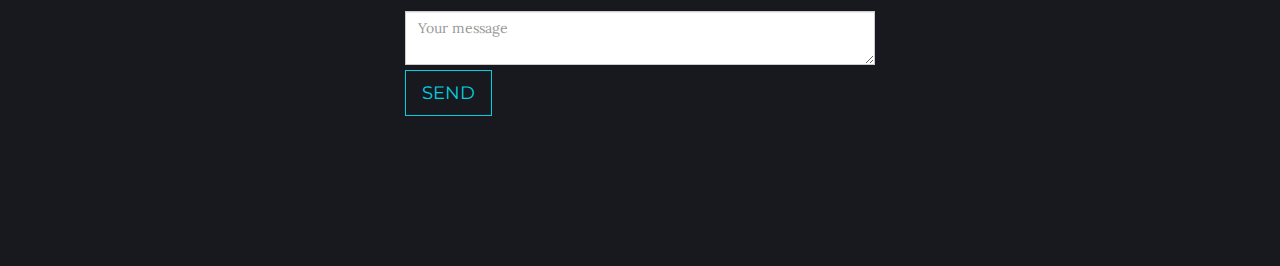
==== commit d584ea6b: "rookies" ====
--- a/alienshepherd.html
+++ b/alienshepherd.html
@@ -120,6 +120,9 @@
                     </li>
                         <a href="https://www.linkedin.com/in/l%C3%A9a-espanet-331bb122b/?originalSubdomain=fr" class="btn btn-default btn-lg"><i class="fa fa-linkedin fa-fw"></i> <span class="network-name">Linkedin</span></a>
                    </li> 
+                   <li>
+                    <a href="https://www.therookies.co/u/LeaEspanet" class="btn btn-default btn-lg"></i> <span class="network-name">The Rookies</span></a>
+                </li>
                 </ul>
                 <p>Feel free to email me if my work interests you, I will be glad to answer you ! </p>
 
